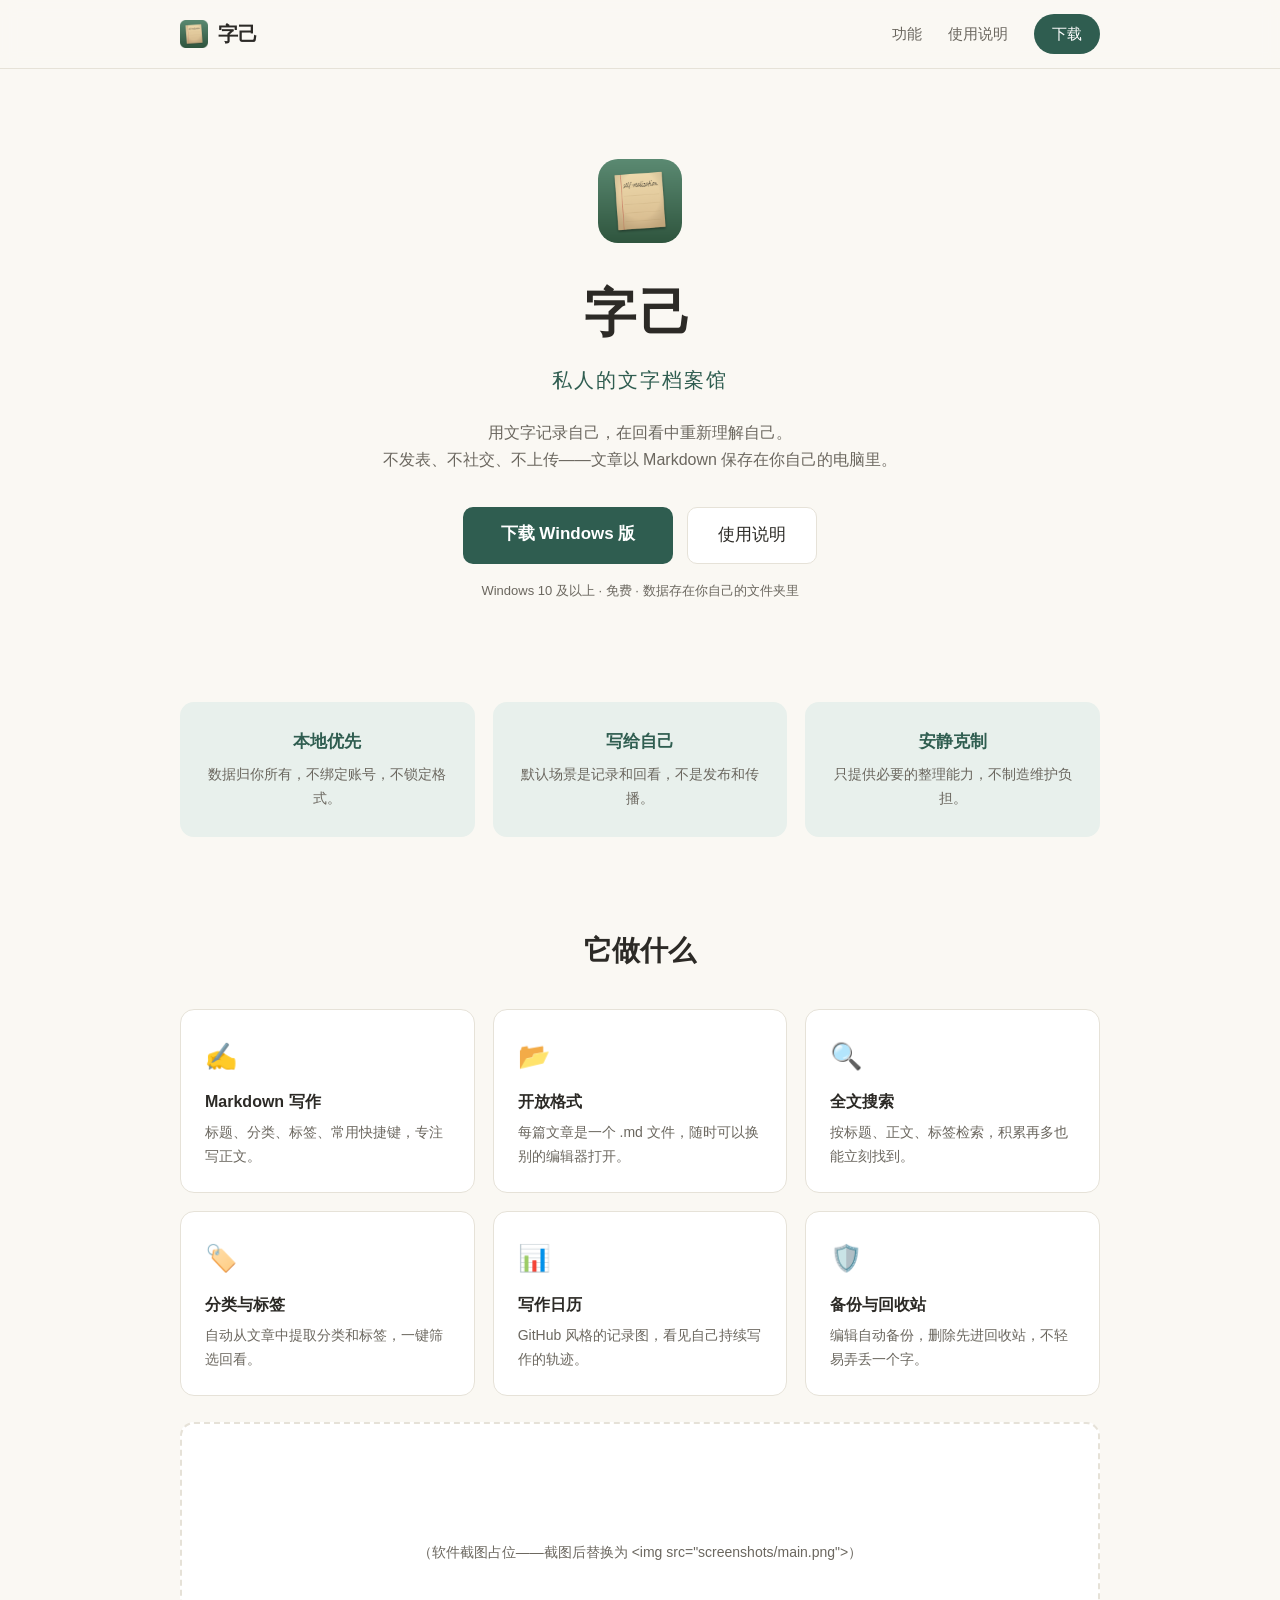
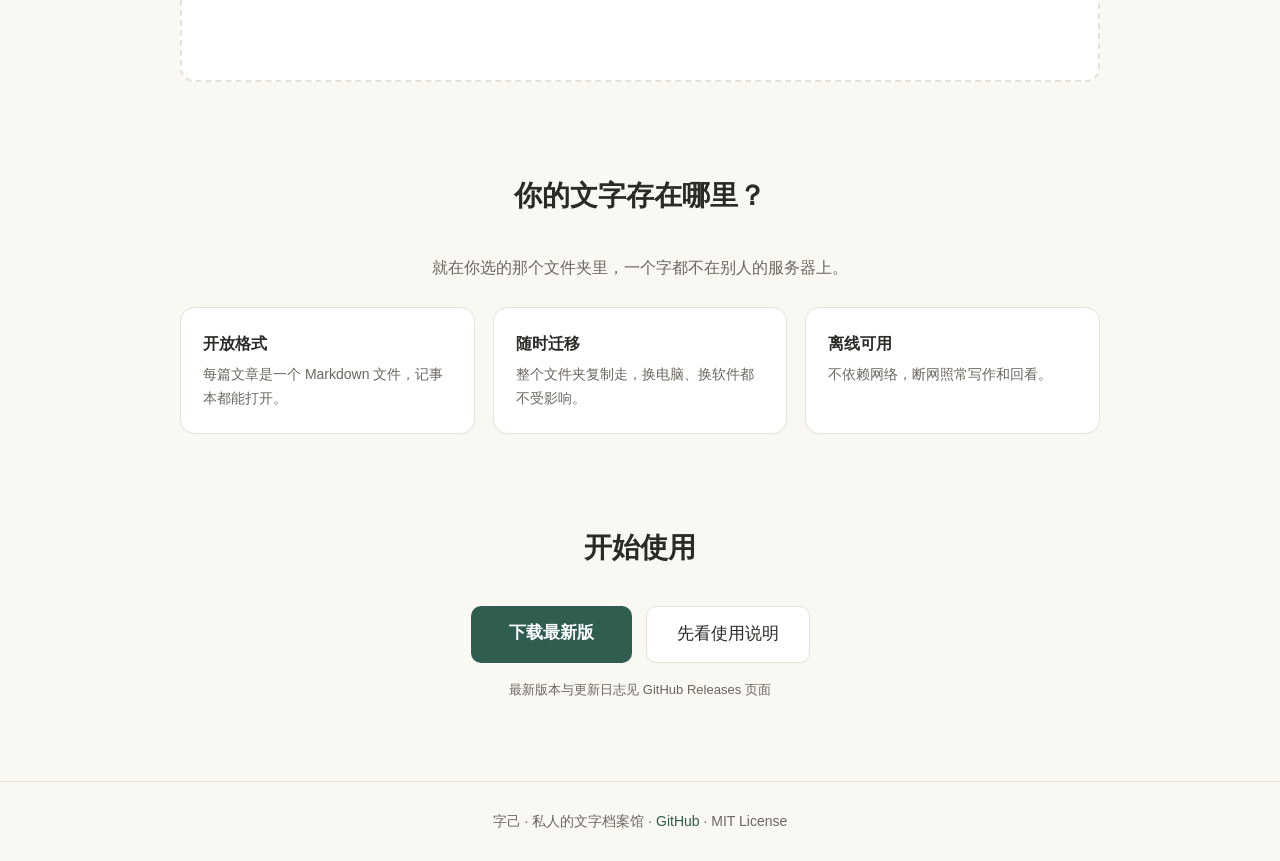
==== index.html @ 64637a07 "feat: 发布字己独立产品官网并绑定 CNAME ziji.selfr.work" ====
<!DOCTYPE html>
<html lang="zh-CN">
<head>
  <meta charset="UTF-8">
  <meta name="viewport" content="width=device-width, initial-scale=1.0">
  <title>字己 · 私人的文字档案馆</title>
  <meta name="description" content="字己是一款本地优先的 Windows 写作应用。文章以 Markdown 保存在你自己的文件夹里，无需账号、无需联网，数据完全归你所有。">
  <link rel="icon" href="assets/icon.png">
  <link rel="stylesheet" href="style.css">
</head>
<body>

  <header class="nav">
    <div class="nav-inner">
      <a class="brand" href="index.html">
        <img src="assets/icon.png" alt="字己" class="brand-icon">
        <span>字己</span>
      </a>
      <nav class="nav-links">
        <a href="#features">功能</a>
        <a href="guide.html">使用说明</a>
        <a href="#download" class="nav-download">下载</a>
      </nav>
    </div>
  </header>

  <section class="hero">
    <img src="assets/icon.png" alt="字己图标" class="hero-icon">
    <h1>字己</h1>
    <p class="tagline">私人的文字档案馆</p>
    <p class="intro">用文字记录自己，在回看中重新理解自己。<br>
      不发表、不社交、不上传——文章以 Markdown 保存在你自己的电脑里。</p>
    <div class="hero-actions">
      <!-- TODO: R2 配好后，把下面的链接换成 https://dl.selfr.work/ZiJi-Setup-latest.exe -->
      <a class="btn-primary" href="https://github.com/selfr7/ziji-releases/releases/latest" target="_blank" rel="noopener">下载 Windows 版</a>
      <a class="btn-ghost" href="guide.html">使用说明</a>
    </div>
    <p class="hero-note">Windows 10 及以上 · 免费 · 数据存在你自己的文件夹里</p>
  </section>

  <section class="principles">
    <div class="principle">
      <h3>本地优先</h3>
      <p>数据归你所有，不绑定账号，不锁定格式。</p>
    </div>
    <div class="principle">
      <h3>写给自己</h3>
      <p>默认场景是记录和回看，不是发布和传播。</p>
    </div>
    <div class="principle">
      <h3>安静克制</h3>
      <p>只提供必要的整理能力，不制造维护负担。</p>
    </div>
  </section>

  <section id="features" class="features">
    <h2>它做什么</h2>
    <div class="feature-grid">
      <div class="feature">
        <div class="feature-icon">✍️</div>
        <h4>Markdown 写作</h4>
        <p>标题、分类、标签、常用快捷键，专注写正文。</p>
      </div>
      <div class="feature">
        <div class="feature-icon">📂</div>
        <h4>开放格式</h4>
        <p>每篇文章是一个 .md 文件，随时可以换别的编辑器打开。</p>
      </div>
      <div class="feature">
        <div class="feature-icon">🔍</div>
        <h4>全文搜索</h4>
        <p>按标题、正文、标签检索，积累再多也能立刻找到。</p>
      </div>
      <div class="feature">
        <div class="feature-icon">🏷️</div>
        <h4>分类与标签</h4>
        <p>自动从文章中提取分类和标签，一键筛选回看。</p>
      </div>
      <div class="feature">
        <div class="feature-icon">📊</div>
        <h4>写作日历</h4>
        <p>GitHub 风格的记录图，看见自己持续写作的轨迹。</p>
      </div>
      <div class="feature">
        <div class="feature-icon">🛡️</div>
        <h4>备份与回收站</h4>
        <p>编辑自动备份，删除先进回收站，不轻易弄丢一个字。</p>
      </div>
    </div>

    <!-- 截图区：截好软件界面图后放到 website/screenshots/ 下，替换下面的 src -->
    <div class="screenshot-placeholder">
      <p>（软件截图占位——截图后替换为 &lt;img src="screenshots/main.png"&gt;）</p>
    </div>
  </section>

  <section class="data">
    <h2>你的文字存在哪里？</h2>
    <p class="data-lead">就在你选的那个文件夹里，一个字都不在别人的服务器上。</p>
    <div class="data-points">
      <div class="data-point"><strong>开放格式</strong>每篇文章是一个 Markdown 文件，记事本都能打开。</div>
      <div class="data-point"><strong>随时迁移</strong>整个文件夹复制走，换电脑、换软件都不受影响。</div>
      <div class="data-point"><strong>离线可用</strong>不依赖网络，断网照常写作和回看。</div>
    </div>
  </section>

  <section id="download" class="download">
    <h2>开始使用</h2>
    <div class="hero-actions">
      <a class="btn-primary" href="https://github.com/selfr7/ziji-releases/releases/latest" target="_blank" rel="noopener">下载最新版</a>
      <a class="btn-ghost" href="guide.html">先看使用说明</a>
    </div>
    <p class="hero-note">最新版本与更新日志见 GitHub Releases 页面</p>
  </section>

  <footer class="footer">
    <p>字己 · 私人的文字档案馆 · <a href="https://github.com/selfr7/ziji-releases" target="_blank" rel="noopener">GitHub</a> · MIT License</p>
  </footer>

</body>
</html>
---- style.css ----
/* 字己官网样式 —— 纸感档案馆气质：暖白纸底 + 墨绿主色 */

:root {
  --paper: #faf8f3;
  --ink: #2c2a26;
  --ink-soft: #6b675f;
  --green: #2f5d50;
  --green-soft: #e8f0ec;
  --card: #ffffff;
  --line: #e6e2d8;
}

* { margin: 0; padding: 0; box-sizing: border-box; }

html { scroll-behavior: smooth; }

body {
  font-family: -apple-system, BlinkMacSystemFont, "Segoe UI", "PingFang SC",
    "Microsoft YaHei", sans-serif;
  background: var(--paper);
  color: var(--ink);
  line-height: 1.7;
}

a { color: var(--green); text-decoration: none; }
a:hover { text-decoration: underline; }

/* ---------- 导航 ---------- */
.nav {
  position: sticky;
  top: 0;
  z-index: 10;
  background: rgba(250, 248, 243, 0.92);
  backdrop-filter: blur(8px);
  border-bottom: 1px solid var(--line);
}
.nav-inner {
  max-width: 960px;
  margin: 0 auto;
  padding: 14px 20px;
  display: flex;
  align-items: center;
  justify-content: space-between;
}
.brand {
  display: flex;
  align-items: center;
  gap: 10px;
  font-size: 20px;
  font-weight: 700;
  color: var(--ink);
}
.brand:hover { text-decoration: none; }
.brand-icon { width: 28px; height: 28px; }
.nav-links { display: flex; align-items: center; gap: 26px; font-size: 15px; }
.nav-links a { color: var(--ink-soft); }
.nav-links a:hover { color: var(--ink); text-decoration: none; }
.nav-download {
  background: var(--green);
  color: #fff !important;
  padding: 7px 18px;
  border-radius: 999px;
}
.nav-download:hover { background: #26493f; }

/* ---------- Hero ---------- */
.hero {
  text-align: center;
  padding: 90px 20px 70px;
}
.hero-icon { width: 84px; height: 84px; border-radius: 20px; }
.hero h1 {
  font-size: 52px;
  margin-top: 18px;
  letter-spacing: 4px;
}
.tagline {
  font-size: 20px;
  color: var(--green);
  margin-top: 6px;
  letter-spacing: 2px;
}
.intro {
  max-width: 560px;
  margin: 22px auto 0;
  color: var(--ink-soft);
  font-size: 16px;
}
.hero-actions {
  margin-top: 34px;
  display: flex;
  gap: 14px;
  justify-content: center;
  flex-wrap: wrap;
}
.hero-note { margin-top: 16px; font-size: 13px; color: var(--ink-soft); }

.btn-primary {
  display: inline-block;
  background: var(--green);
  color: #fff;
  font-size: 17px;
  padding: 13px 38px;
  border-radius: 10px;
  font-weight: 600;
}
.btn-primary:hover { background: #26493f; text-decoration: none; }
.btn-ghost {
  display: inline-block;
  font-size: 17px;
  padding: 13px 30px;
  border-radius: 10px;
  border: 1px solid var(--line);
  color: var(--ink);
  background: var(--card);
}
.btn-ghost:hover { border-color: var(--green); color: var(--green); text-decoration: none; }

/* ---------- 理念三卡 ---------- */
.principles {
  max-width: 960px;
  margin: 0 auto;
  padding: 30px 20px;
  display: grid;
  grid-template-columns: repeat(3, 1fr);
  gap: 18px;
}
.principle {
  background: var(--green-soft);
  border-radius: 14px;
  padding: 26px 24px;
  text-align: center;
}
.principle h3 { font-size: 17px; color: var(--green); margin-bottom: 6px; }
.principle p { font-size: 14px; color: var(--ink-soft); }

/* ---------- 功能 ---------- */
.features, .data, .download {
  max-width: 960px;
  margin: 0 auto;
  padding: 60px 20px 30px;
}
.features h2, .data h2, .download h2 {
  text-align: center;
  font-size: 28px;
  margin-bottom: 34px;
}
.feature-grid {
  display: grid;
  grid-template-columns: repeat(3, 1fr);
  gap: 18px;
}
.feature {
  background: var(--card);
  border: 1px solid var(--line);
  border-radius: 14px;
  padding: 24px;
}
.feature-icon { font-size: 26px; margin-bottom: 10px; }
.feature h4 { font-size: 16px; margin-bottom: 6px; }
.feature p { font-size: 14px; color: var(--ink-soft); }

.screenshot-placeholder {
  margin-top: 26px;
  border: 2px dashed var(--line);
  border-radius: 14px;
  min-height: 260px;
  display: flex;
  align-items: center;
  justify-content: center;
  color: var(--ink-soft);
  font-size: 14px;
  background: var(--card);
}
.screenshot-placeholder img { max-width: 100%; border-radius: 14px; }

/* ---------- 数据归属 ---------- */
.data-lead { text-align: center; color: var(--ink-soft); margin-bottom: 26px; }
.data-points { display: grid; grid-template-columns: repeat(3, 1fr); gap: 18px; }
.data-point {
  background: var(--card);
  border: 1px solid var(--line);
  border-radius: 14px;
  padding: 22px;
  font-size: 14px;
  color: var(--ink-soft);
}
.data-point strong {
  display: block;
  color: var(--ink);
  font-size: 16px;
  margin-bottom: 6px;
}

/* ---------- 下载区 ---------- */
.download { text-align: center; padding-bottom: 80px; }

/* ---------- 使用说明页 ---------- */
.guide {
  max-width: 760px;
  margin: 0 auto;
  padding: 60px 20px 40px;
}
.guide h1 { font-size: 34px; }
.guide-sub { color: var(--ink-soft); margin-top: 8px; }
.guide-section {
  margin-top: 44px;
  background: var(--card);
  border: 1px solid var(--line);
  border-radius: 14px;
  padding: 28px 30px;
}
.guide-section h2 {
  font-size: 20px;
  color: var(--green);
  margin-bottom: 14px;
}
.guide-section ul, .guide-section ol {
  padding-left: 22px;
  margin: 10px 0;
}
.guide-section li { margin: 6px 0; }
.tip, .guide-section .tip {
  background: var(--green-soft);
  border-radius: 10px;
  padding: 12px 16px;
  font-size: 14px;
  color: var(--ink-soft);
  margin-top: 12px;
}
code {
  background: #f0ede5;
  padding: 2px 7px;
  border-radius: 6px;
  font-size: 13px;
  font-family: Consolas, "Courier New", monospace;
}
.faq dt { font-weight: 700; margin-top: 16px; }
.faq dd { color: var(--ink-soft); margin-top: 4px; padding-left: 2px; }
.guide-cta { text-align: center; padding: 50px 0 30px; }

/* ---------- 页脚 ---------- */
.footer {
  border-top: 1px solid var(--line);
  text-align: center;
  padding: 28px 20px;
  font-size: 14px;
  color: var(--ink-soft);
}

/* ---------- 手机端适配 ---------- */
@media (max-width: 720px) {
  .hero { padding: 56px 16px 44px; }
  .hero h1 { font-size: 38px; }
  .principles, .feature-grid, .data-points { grid-template-columns: 1fr; }
  .features, .data, .download { padding-top: 40px; }
  .nav-links { gap: 16px; }
  .nav-links a:not(.nav-download) { display: none; } /* 手机上只留下载按钮 */
  .guide { padding-top: 40px; }
  .guide-section { padding: 22px 20px; }
}
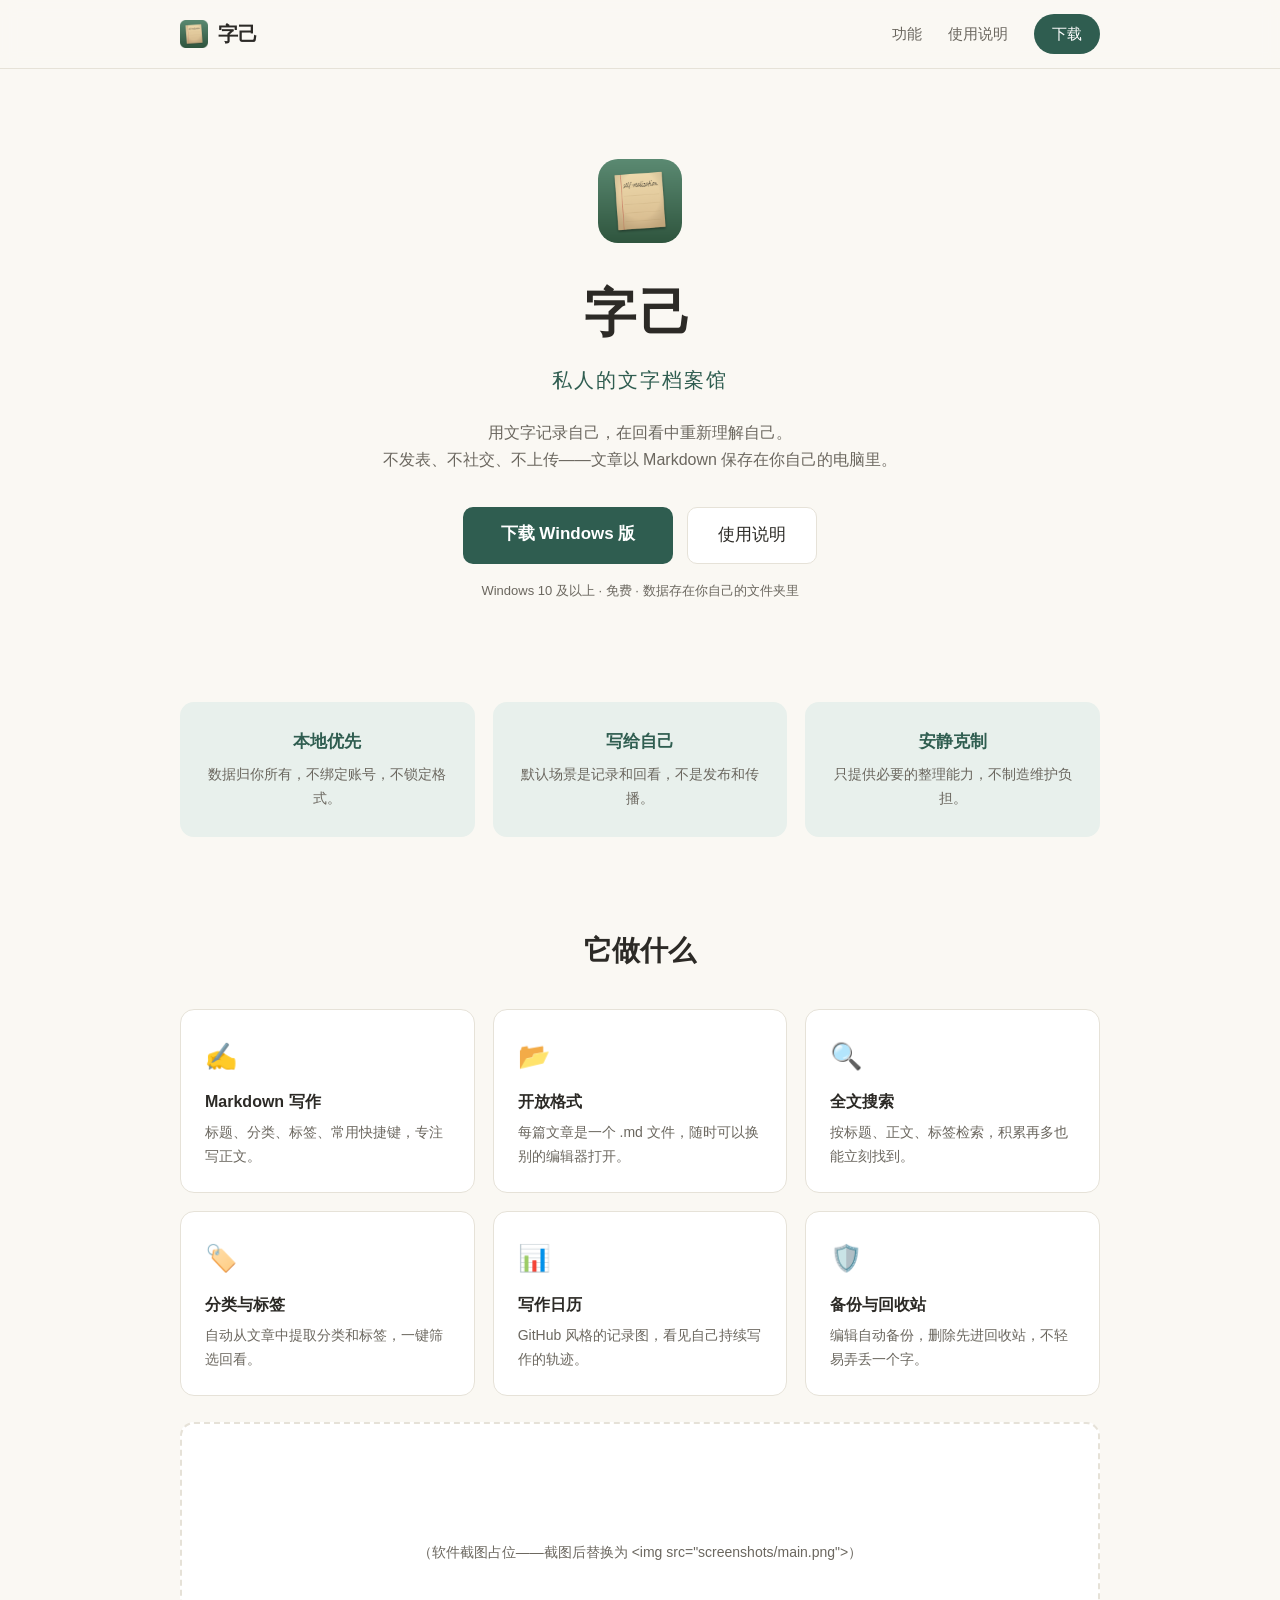
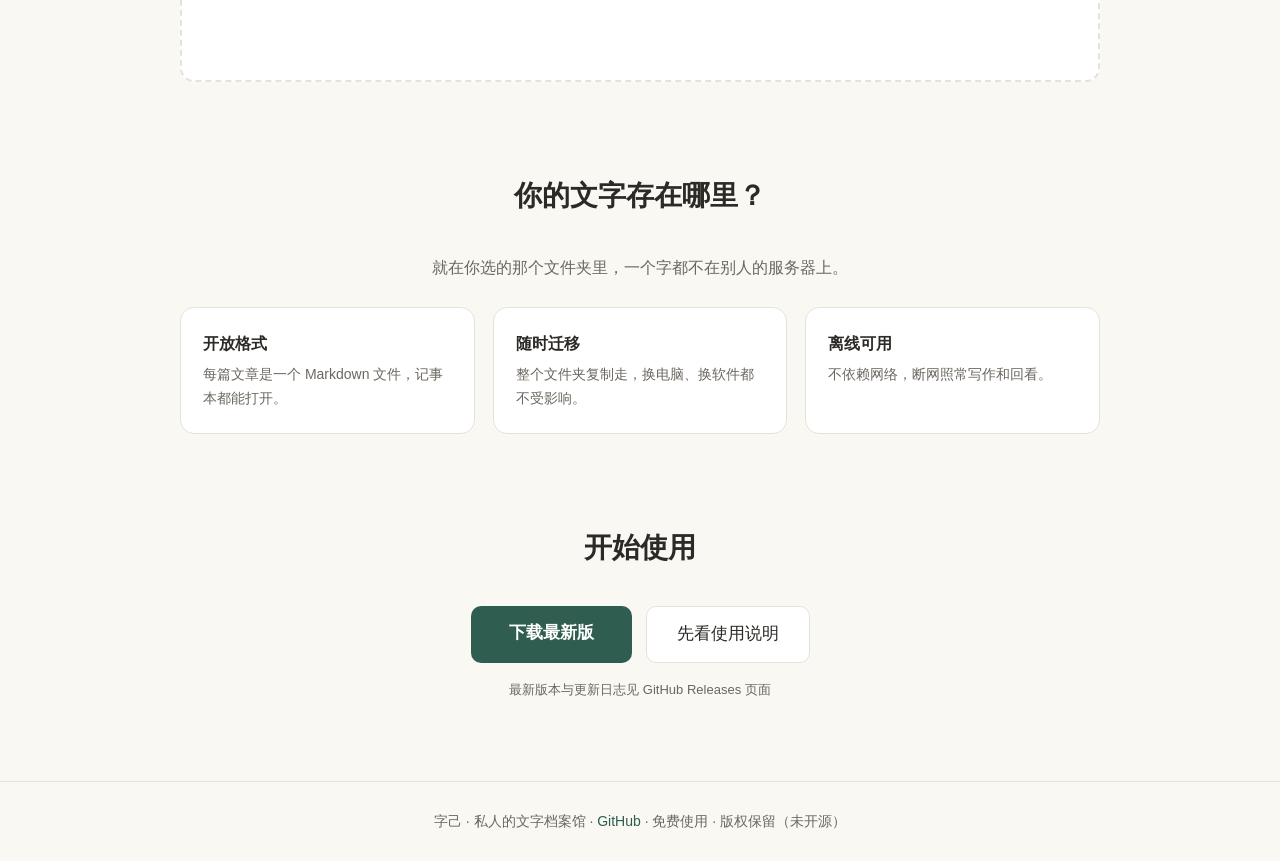
==== commit 9baa29db: "chore: 修正授权口径——客户端免费但未开源，撤下 MIT 许可与失效 CNAME" ====
--- a/index.html
+++ b/index.html
@@ -114,7 +114,7 @@
   </section>
 
   <footer class="footer">
-    <p>字己 · 私人的文字档案馆 · <a href="https://github.com/selfr7/ziji-releases" target="_blank" rel="noopener">GitHub</a> · MIT License</p>
+    <p>字己 · 私人的文字档案馆 · <a href="https://github.com/selfr7/ziji-releases" target="_blank" rel="noopener">GitHub</a> · 免费使用 · 版权保留（未开源）</p>
   </footer>
 
 </body>
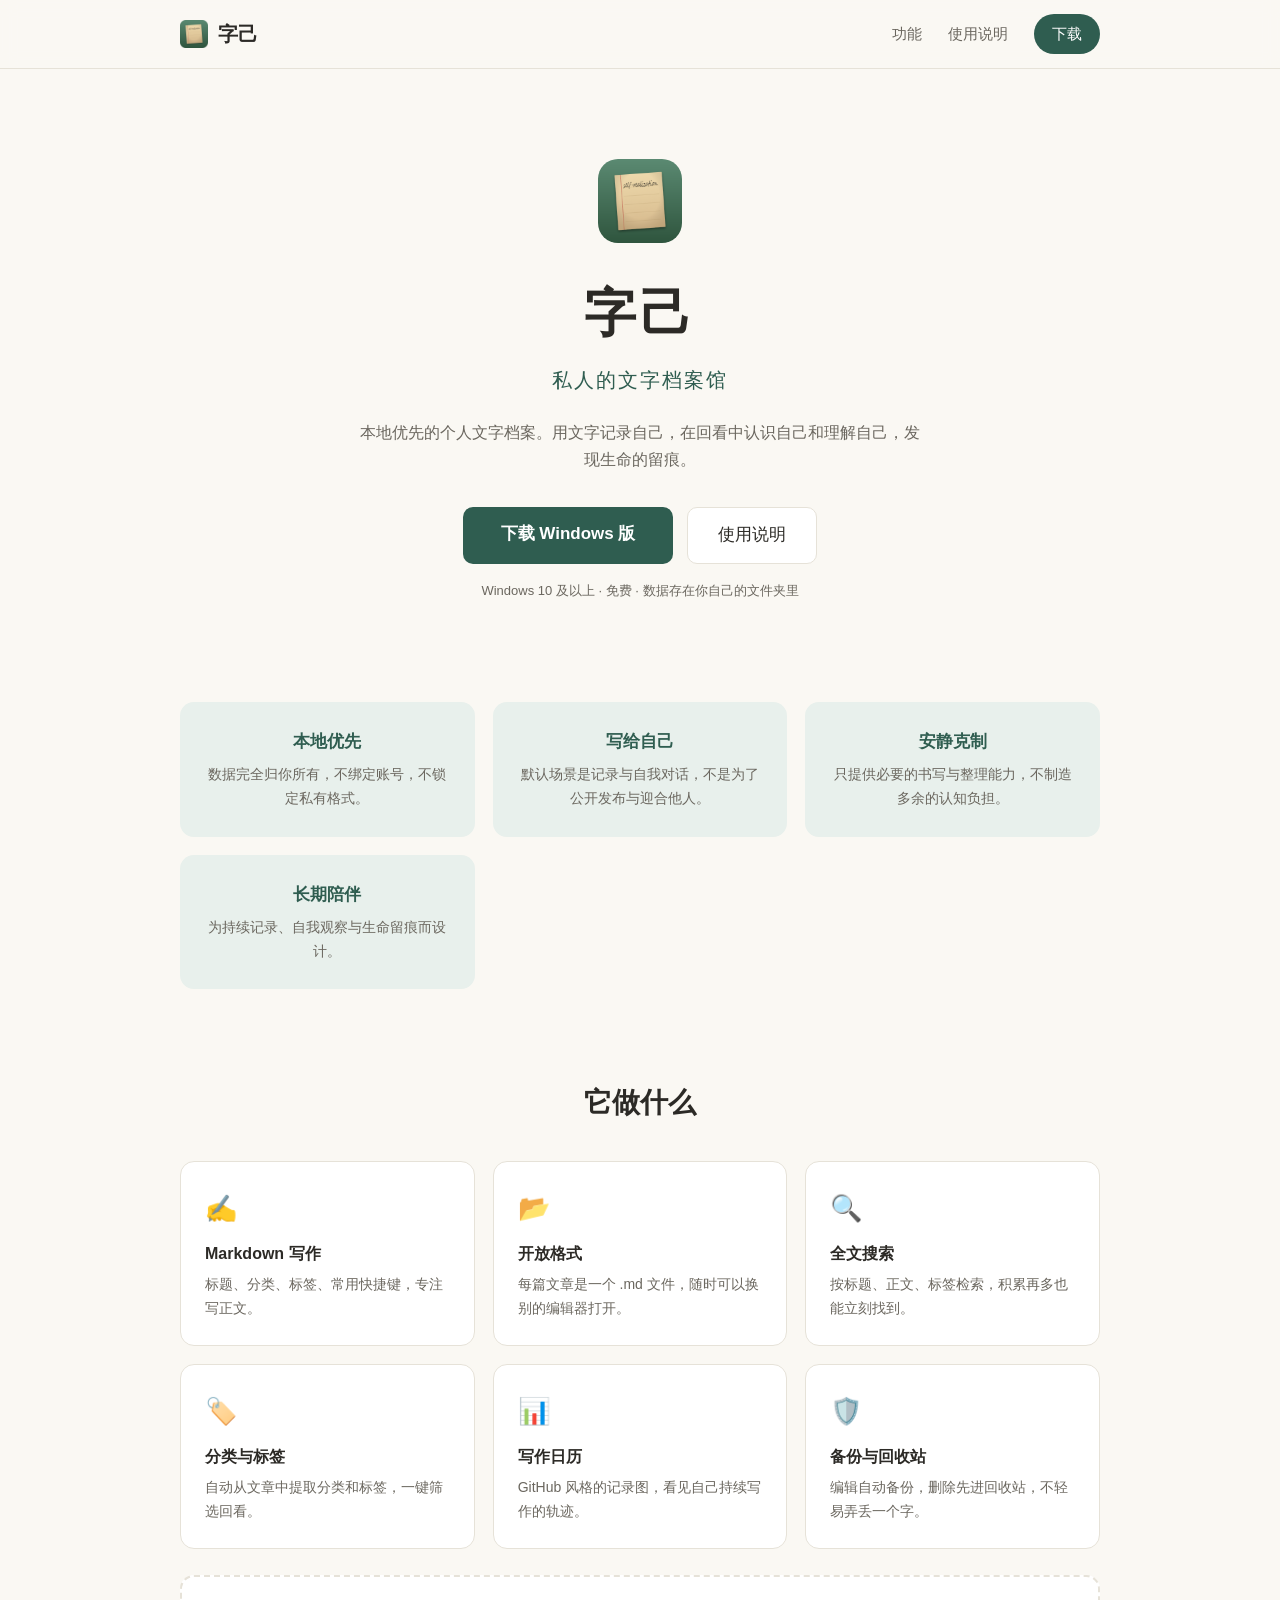
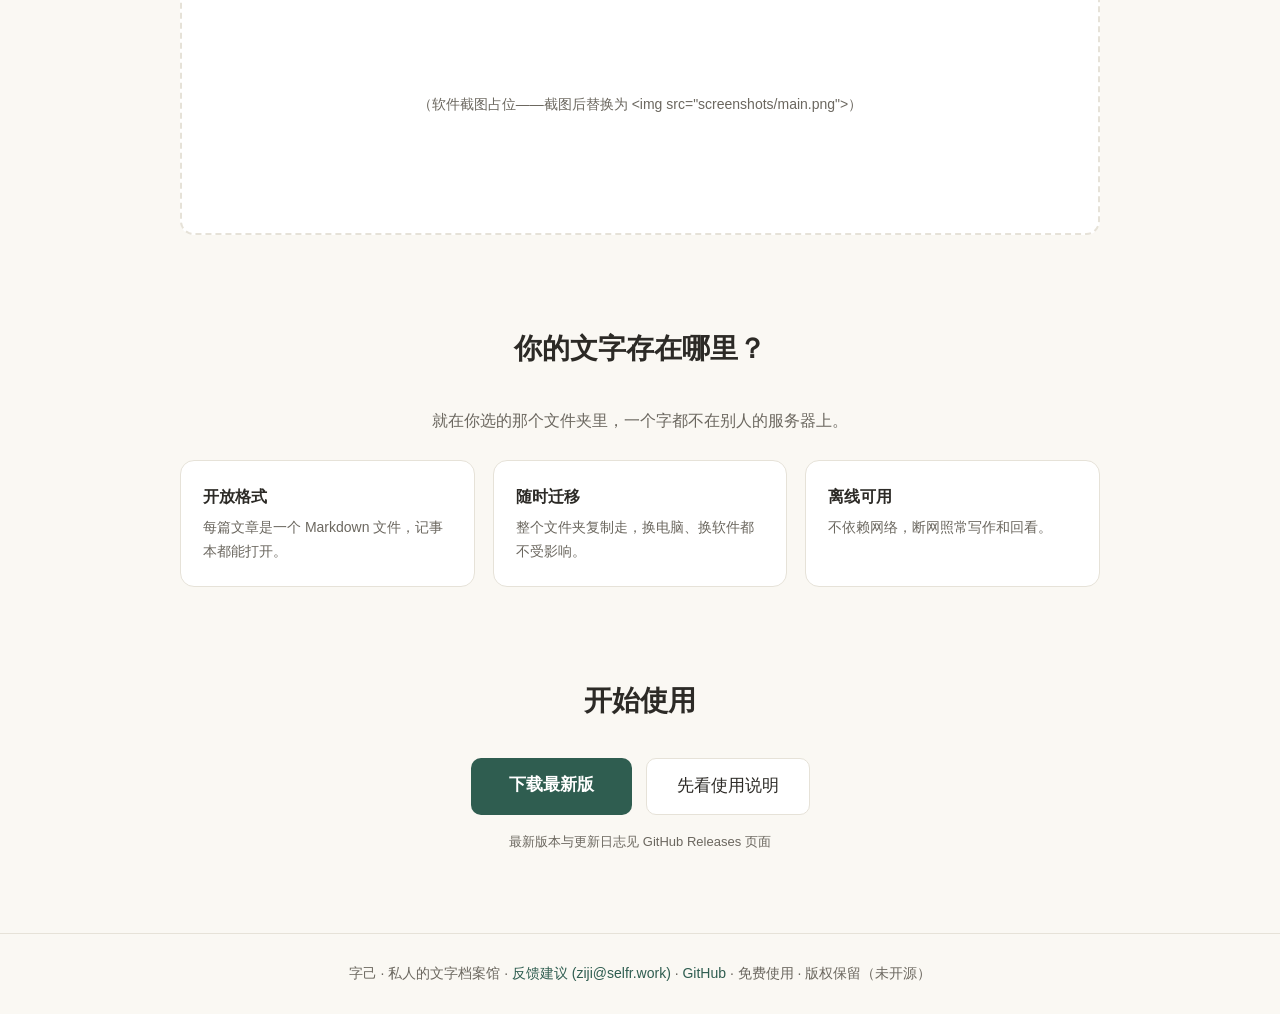
==== commit 28bb9ae4: "docs: 统一版权署名为selfr、补齐产品理念与反馈邮箱 [no-review: 用户明确要求直接提交]" ====
--- a/index.html
+++ b/index.html
@@ -28,8 +28,7 @@
     <img src="assets/icon.png" alt="字己图标" class="hero-icon">
     <h1>字己</h1>
     <p class="tagline">私人的文字档案馆</p>
-    <p class="intro">用文字记录自己，在回看中重新理解自己。<br>
-      不发表、不社交、不上传——文章以 Markdown 保存在你自己的电脑里。</p>
+    <p class="intro">本地优先的个人文字档案。用文字记录自己，在回看中认识自己和理解自己，发现生命的留痕。</p>
     <div class="hero-actions">
       <!-- TODO: R2 配好后，把下面的链接换成 https://dl.selfr.work/ZiJi-Setup-latest.exe -->
       <a class="btn-primary" href="https://github.com/selfr7/ziji-releases/releases/latest" target="_blank" rel="noopener">下载 Windows 版</a>
@@ -41,15 +40,19 @@
   <section class="principles">
     <div class="principle">
       <h3>本地优先</h3>
-      <p>数据归你所有，不绑定账号，不锁定格式。</p>
+      <p>数据完全归你所有，不绑定账号，不锁定私有格式。</p>
     </div>
     <div class="principle">
       <h3>写给自己</h3>
-      <p>默认场景是记录和回看，不是发布和传播。</p>
+      <p>默认场景是记录与自我对话，不是为了公开发布与迎合他人。</p>
     </div>
     <div class="principle">
       <h3>安静克制</h3>
-      <p>只提供必要的整理能力，不制造维护负担。</p>
+      <p>只提供必要的书写与整理能力，不制造多余的认知负担。</p>
+    </div>
+    <div class="principle">
+      <h3>长期陪伴</h3>
+      <p>为持续记录、自我观察与生命留痕而设计。</p>
     </div>
   </section>
 
@@ -114,7 +117,7 @@
   </section>
 
   <footer class="footer">
-    <p>字己 · 私人的文字档案馆 · <a href="https://github.com/selfr7/ziji-releases" target="_blank" rel="noopener">GitHub</a> · 免费使用 · 版权保留（未开源）</p>
+    <p>字己 · 私人的文字档案馆 · <a href="mailto:ziji@selfr.work">反馈建议 (ziji@selfr.work)</a> · <a href="https://github.com/selfr7/ziji-releases" target="_blank" rel="noopener">GitHub</a> · 免费使用 · 版权保留（未开源）</p>
   </footer>
 
 </body>
